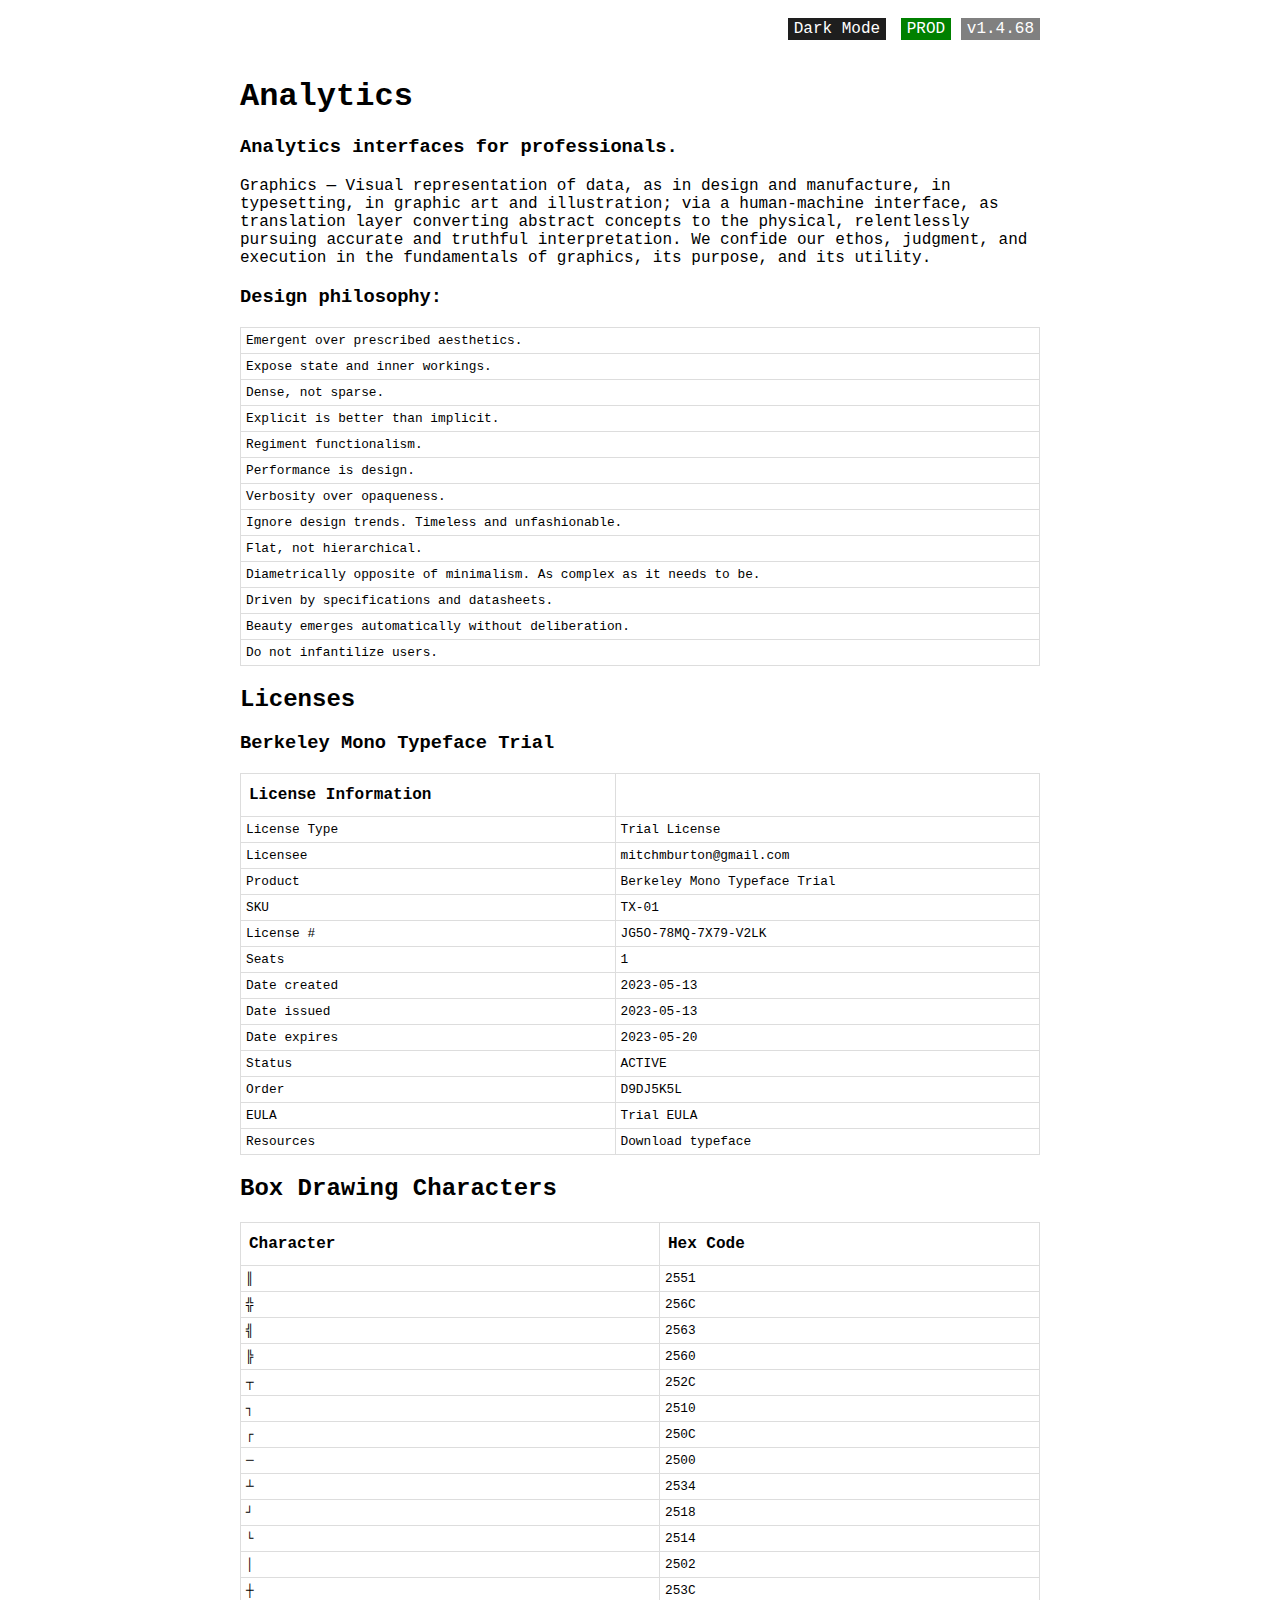
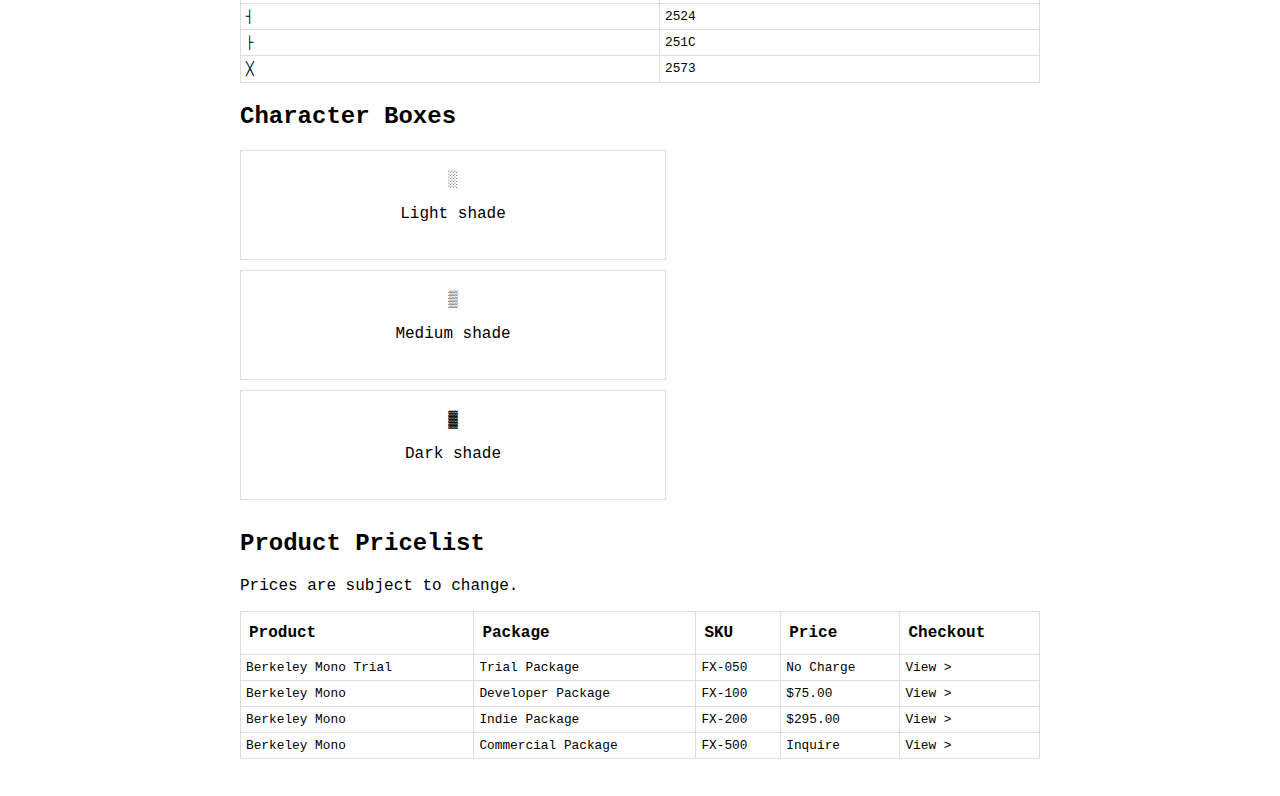
==== index.html @ 359b3978 "new website" ====
<!DOCTYPE html>
<html>
  <head>
    <title>Analytics</title>
    <link rel="stylesheet" href="styles.css" />
  </head>

  <body>
    <div class="version-display">
      <span id="toggle-theme" class="toggle-dark-mode" onclick="toggleDarkMode()">Dark Mode</span>
      <span class="prod">PROD</span>
      <span class="version">v1.4.68</span>
    </div>
    <header>
      <h1 id="main-header"></h1>
    </header>
    <div id="main-content">
    </div>
    <section id="licenses">
      <h2 id="licenses-header"></h2>
      <h3 id="licenses-subheader"></h3>
      <table id="licenses-table" class="condensed-table">
        <thead>
          <tr>
            <th>License Information</th>
            <th></th>
          </tr>
        </thead>
        <tbody>
        </tbody>
      </table>
    </section>
    <section id="box-drawing">
      <h2 id="box-drawing-header"></h2>
      <table id="box-drawing-table" class="condensed-table">
        <thead>
          <tr>
            <th>Character</th>
            <th>Hex Code</th>
          </tr>
        </thead>
        <tbody>
        </tbody>
      </table>
    </section>
    <section id="character-boxes">
      <h2 id="character-boxes-header"></h2>
      <div class="character-box">
      </div>
    </section>
    <section id="product-pricelist">
      <h2 id="product-pricelist-header"></h2>
      <p>Prices are subject to change.</p>
      <table id="product-pricelist-table">
        <thead>
          <tr>
            <th>Product</th>
            <th>Package</th>
            <th>SKU</th>
            <th>Price</th>
            <th>Checkout</th>
          </tr>
        </thead>
        <tbody>
        </tbody>
      </table>
    </section>
    <script src="data.js"></script>
    <script src="table.js"></script>
    <script src="common.js"></script>
  </body>
</html>
---- styles.css ----
@font-face {
    font-family: "Berkeley Mono Trial";
    src: url("BerkeleyMonoTrial-Regular.otf") format("opentype");
  }
  body {
    font-family: "Berkeley Mono Trial", monospace;
    max-width: 800px;
    margin: auto;
    padding: 20px;
    transition: background-color 0.3s, color 0.3s;
  }
  table {
    width: 100%;
    border-collapse: collapse;
  }
  table th,
  table td {
    border: 1px solid #ddd;
    padding: 8px;
  }
  table th {
    padding-top: 12px;
    padding-bottom: 12px;
    text-align: left;
    background-color: transparent;
    color: black;
    transition: color 0.3s;
  }
  body.dark-mode table th {
    color: white;
  }
  body.dark-mode table td {
    border-color: white;
  }
  table td {
    padding: 5px;
    font-size: 0.8em;
  }
  .version-display {
    text-align: right;
    margin-bottom: 40px;
  }
  .version-display .prod {
    background-color: green;
    color: white;
    padding: 2px 6px;
  }
  .version-display .version {
    background-color: grey;
    color: white;
    padding: 2px 6px;
  }
  .main-content {
    display: flex;
    flex-wrap: wrap;
  }
  .main-content > section {
    flex: 1;
    padding: 20px;
    margin-bottom: 40px;
}
.character-box {
  display: flex;
  flex-wrap: wrap;
  justify-content: space-between;
}
.character-box > div {
  width: 48%;
  margin-bottom: 10px;
  text-align: center;
  padding: 20px;
  border: 1px solid #ddd;
}
@media (max-width: 767px) {
  .main-content {
    flex-direction: column;
  }
}
body.dark-mode {
  background-color: #1E1E1E;
  color: white;
}
.toggle-dark-mode {
  background-color: #1E1E1E;
  color: white;
  padding: 2px 6px;
  cursor: pointer;
  margin-right: 5px;
}
body.dark-mode .toggle-dark-mode {
  background-color: white;
  color: #1E1E1E;
}
.condensed-table {
  table-layout: auto;
}
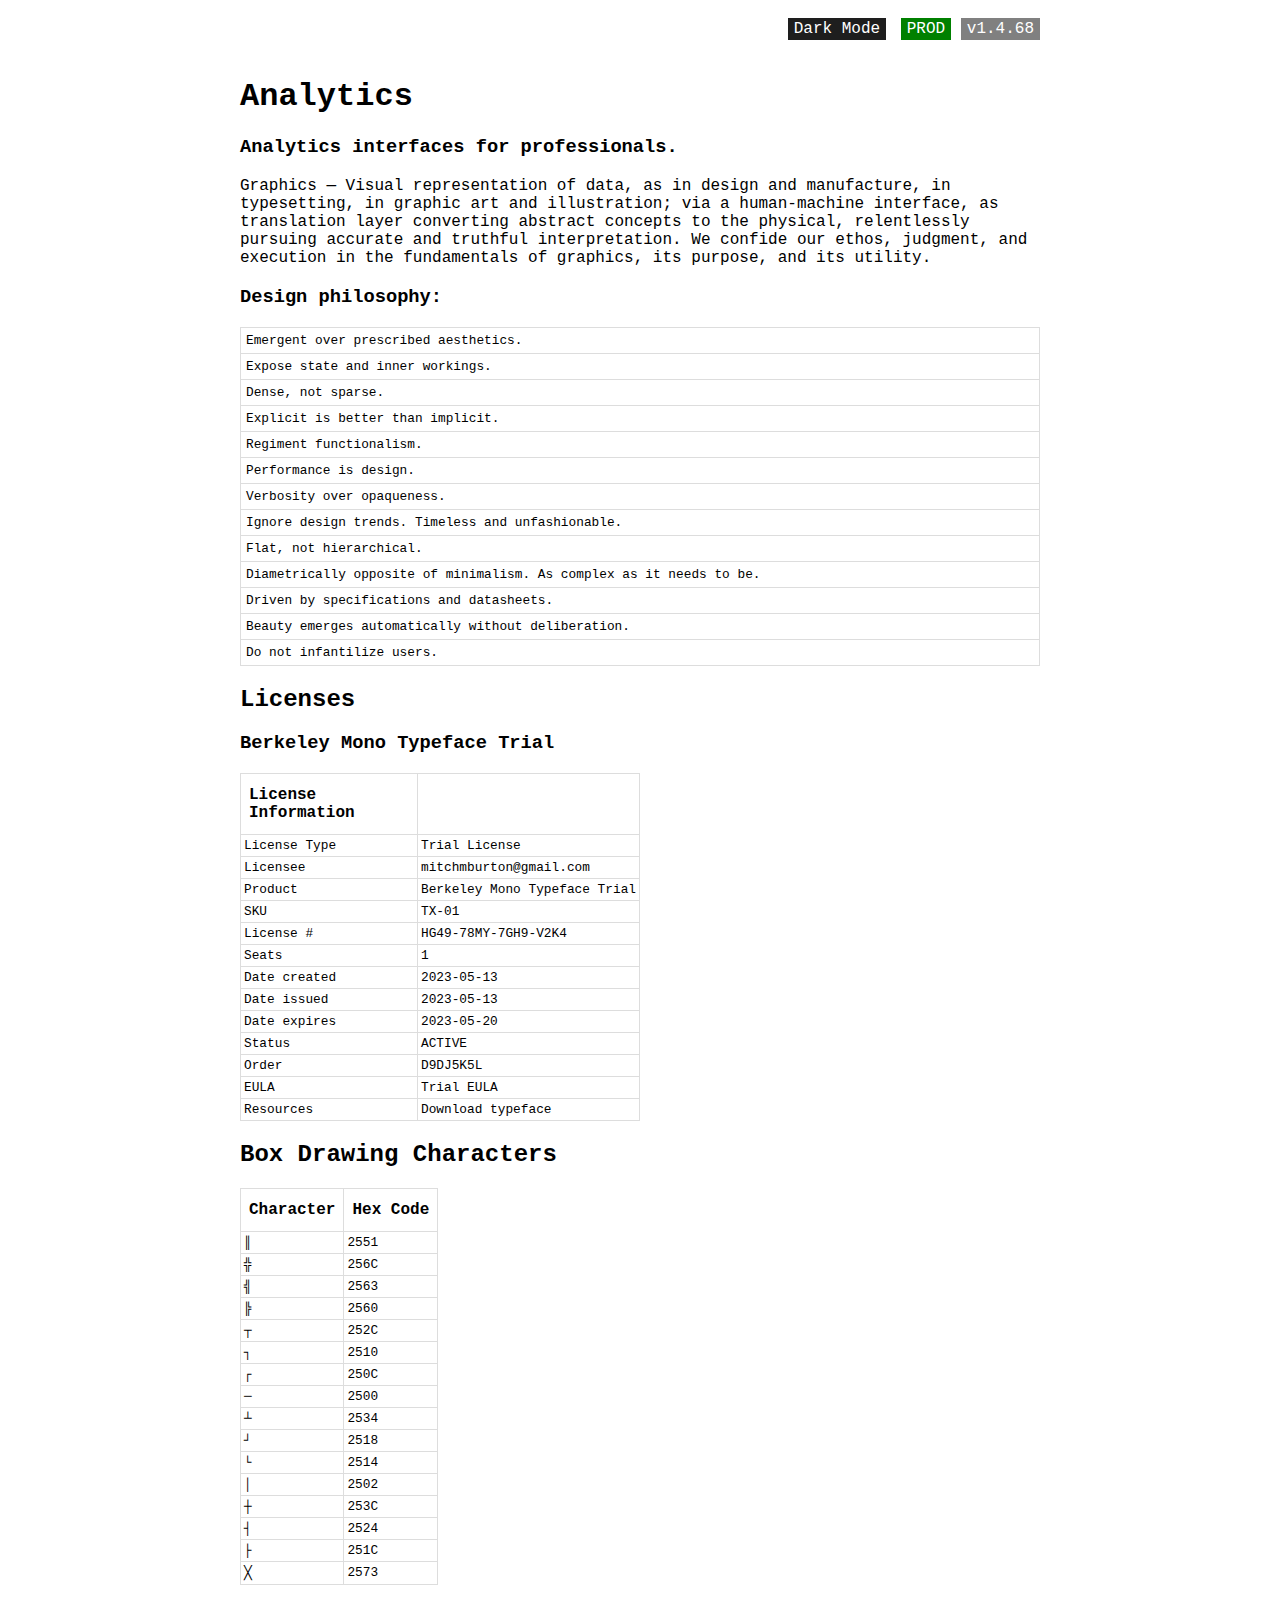
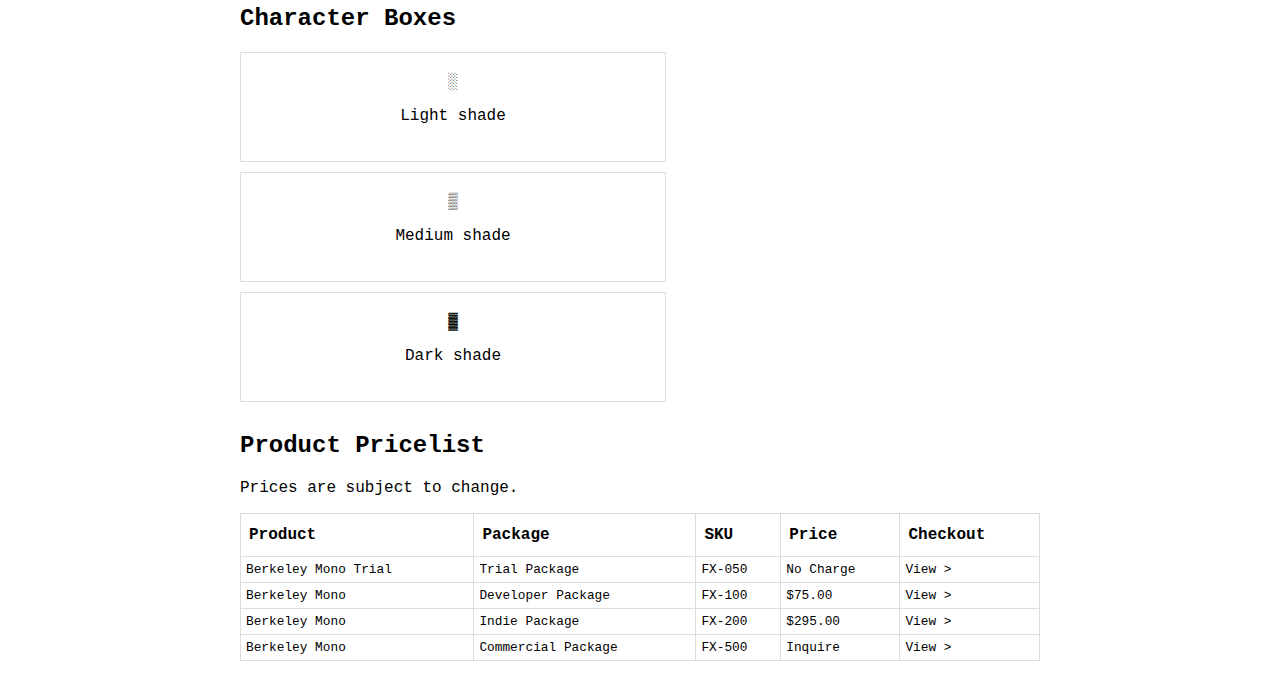
==== commit eb4ad78f: "change auto width" ====
--- a/index.html
+++ b/index.html
@@ -14,7 +14,7 @@
     <header>
       <h1 id="main-header"></h1>
     </header>
-    <div id="main-content">
+    <div id="main-content" >
     </div>
     <section id="licenses">
       <h2 id="licenses-header"></h2>
--- a/styles.css
+++ b/styles.css
@@ -91,6 +91,36 @@
   background-color: white;
   color: #1E1E1E;
 }
+/* .condensed-table {
+  table-layout: auto;
+} */
+
 .condensed-table {
   table-layout: auto;
+  max-width: 400px;
+  margin: auto;
+  width: auto; /* Add this line to make the table width auto */
+}
+
+.condensed-table th,
+.condensed-table td {
+  overflow-wrap: break-word; /* Add this line for wrapping text */
+  word-wrap: break-word; /* Add this line for compatibility with older browsers */
+}
+
+.condensed-table td {
+  padding: 3px; /* Adjust this value to make the table more condensed */
+  font-size: 0.8em;
+  white-space: nowrap;
+}
+
+@media (max-width: 767px) {
+  .condensed-table td {
+    white-space: normal;
+  }
+}
+#licenses-table.condensed-table,
+#box-drawing-table.condensed-table {
+  margin-left: 0;
+  margin-right: auto;
 }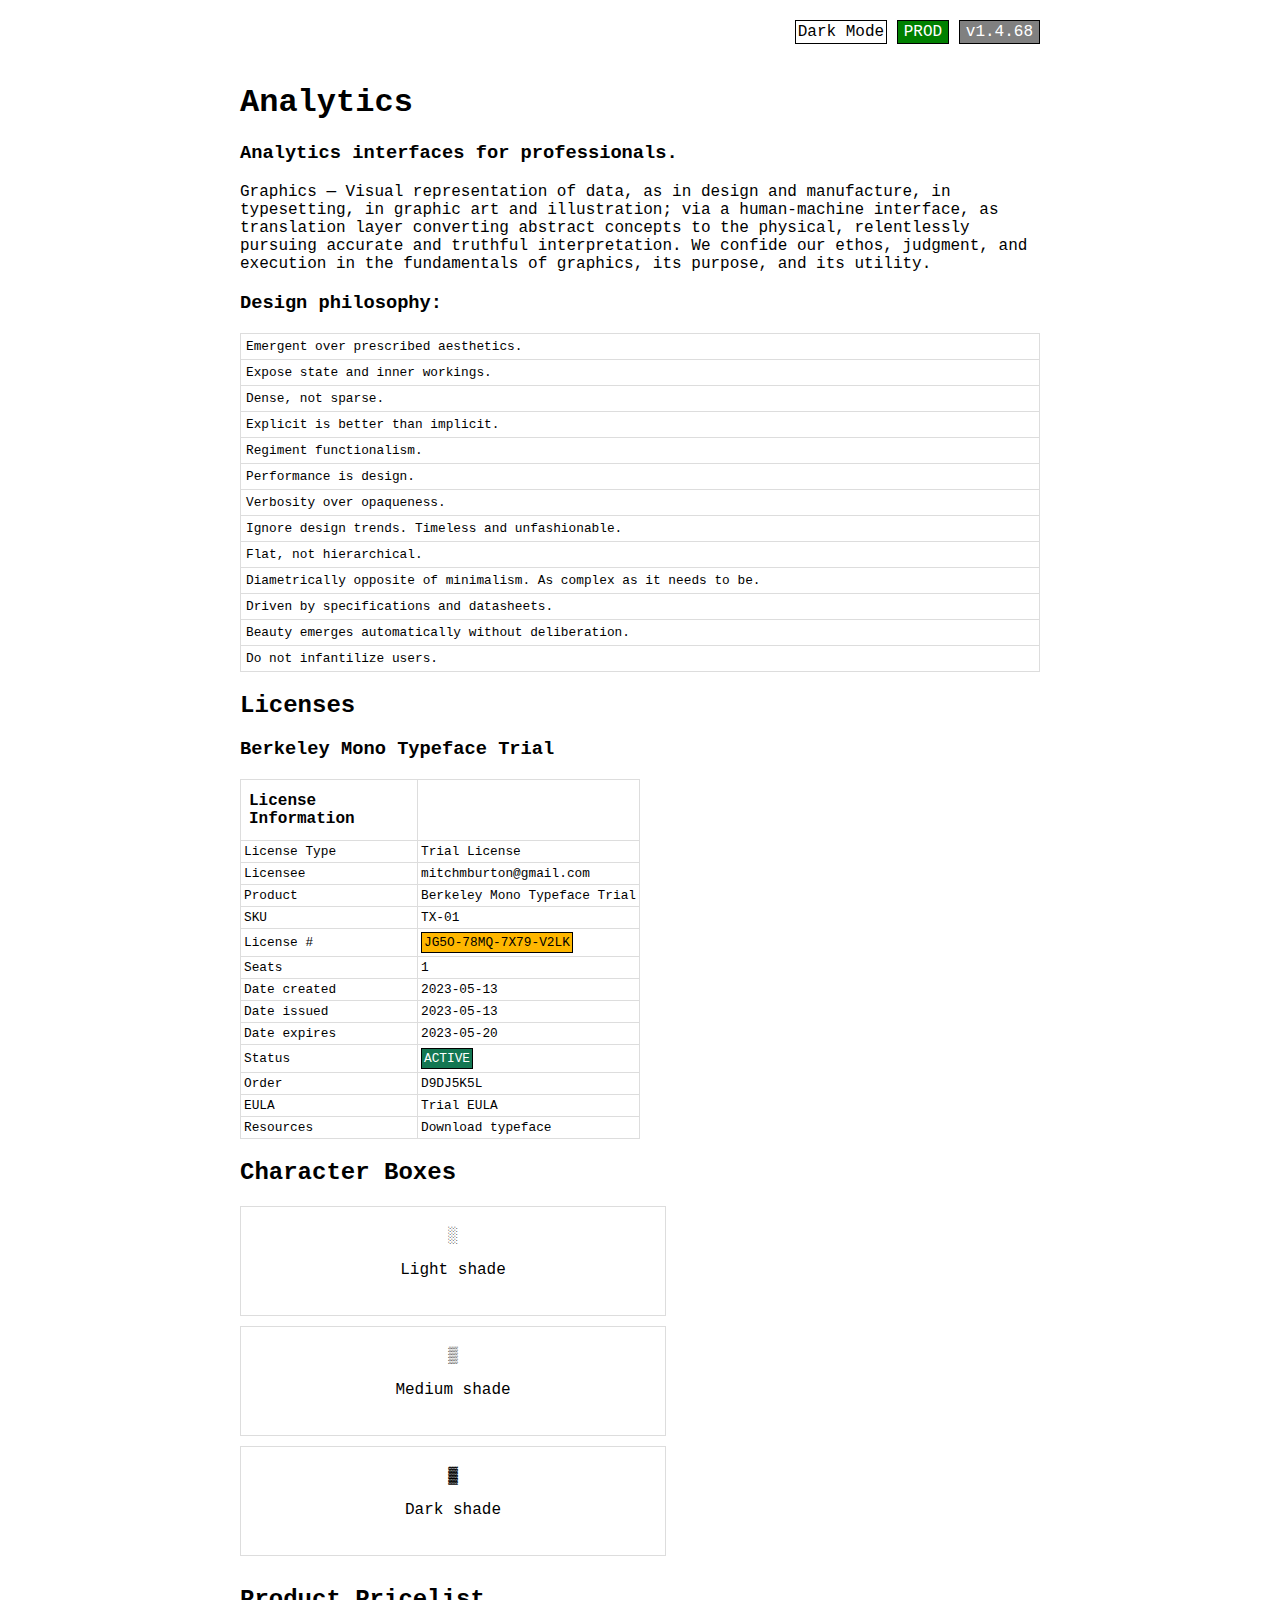
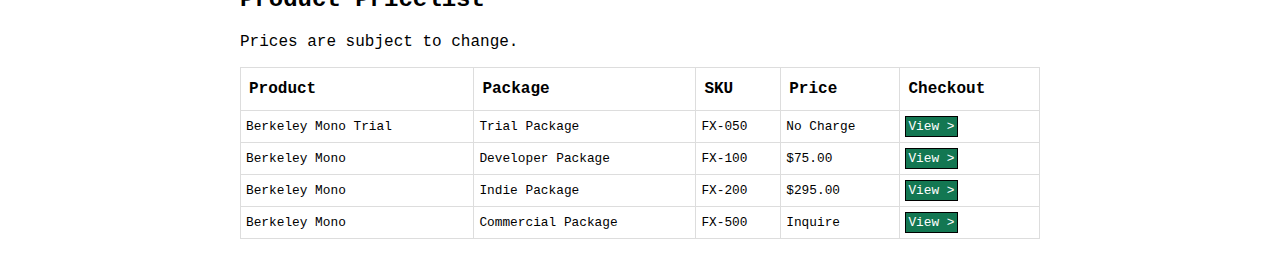
==== commit cc732bd7: "updated colours and styles" ====
--- a/index.html
+++ b/index.html
@@ -29,20 +29,6 @@
         <tbody>
         </tbody>
       </table>
-    </section>
-    <section id="box-drawing">
-      <h2 id="box-drawing-header"></h2>
-      <table id="box-drawing-table" class="condensed-table">
-        <thead>
-          <tr>
-            <th>Character</th>
-            <th>Hex Code</th>
-          </tr>
-        </thead>
-        <tbody>
-        </tbody>
-      </table>
-    </section>
     <section id="character-boxes">
       <h2 id="character-boxes-header"></h2>
       <div class="character-box">
--- a/styles.css
+++ b/styles.css
@@ -80,7 +80,7 @@
   background-color: #1E1E1E;
   color: white;
 }
-.toggle-dark-mode {
+/* .toggle-dark-mode {
   background-color: #1E1E1E;
   color: white;
   padding: 2px 6px;
@@ -90,6 +90,23 @@
 body.dark-mode .toggle-dark-mode {
   background-color: white;
   color: #1E1E1E;
+} */
+
+.toggle-dark-mode,
+.prod,
+.version {
+  border: 1px solid black;
+  padding: 2px;
+  display: inline-block;
+}
+
+.dark-mode .toggle-dark-mode {
+  border-color: white;
+}
+
+.dark-mode .prod,
+.dark-mode .version {
+  border-color: white;
 }
 /* .condensed-table {
   table-layout: auto;
@@ -114,6 +131,33 @@
   white-space: nowrap;
 }
 
+.license-number {
+  background-color: #ffb700;
+  border: 1px solid black;
+  padding: 2px;
+  display: inline-block;
+}
+
+.dark-mode .license-number {
+  color: #000;
+}
+
+.positive {
+  background-color: #137752;
+  border: 1px solid black;
+  padding: 2px;
+  display: inline-block;
+  color: white;
+}
+
+.dark-mode .positive {
+  color: white;
+}
+
+.checkout {
+  padding-left: 10px;
+}
+
 @media (max-width: 767px) {
   .condensed-table td {
     white-space: normal;
@@ -123,4 +167,5 @@
 #box-drawing-table.condensed-table {
   margin-left: 0;
   margin-right: auto;
-}+}
+
